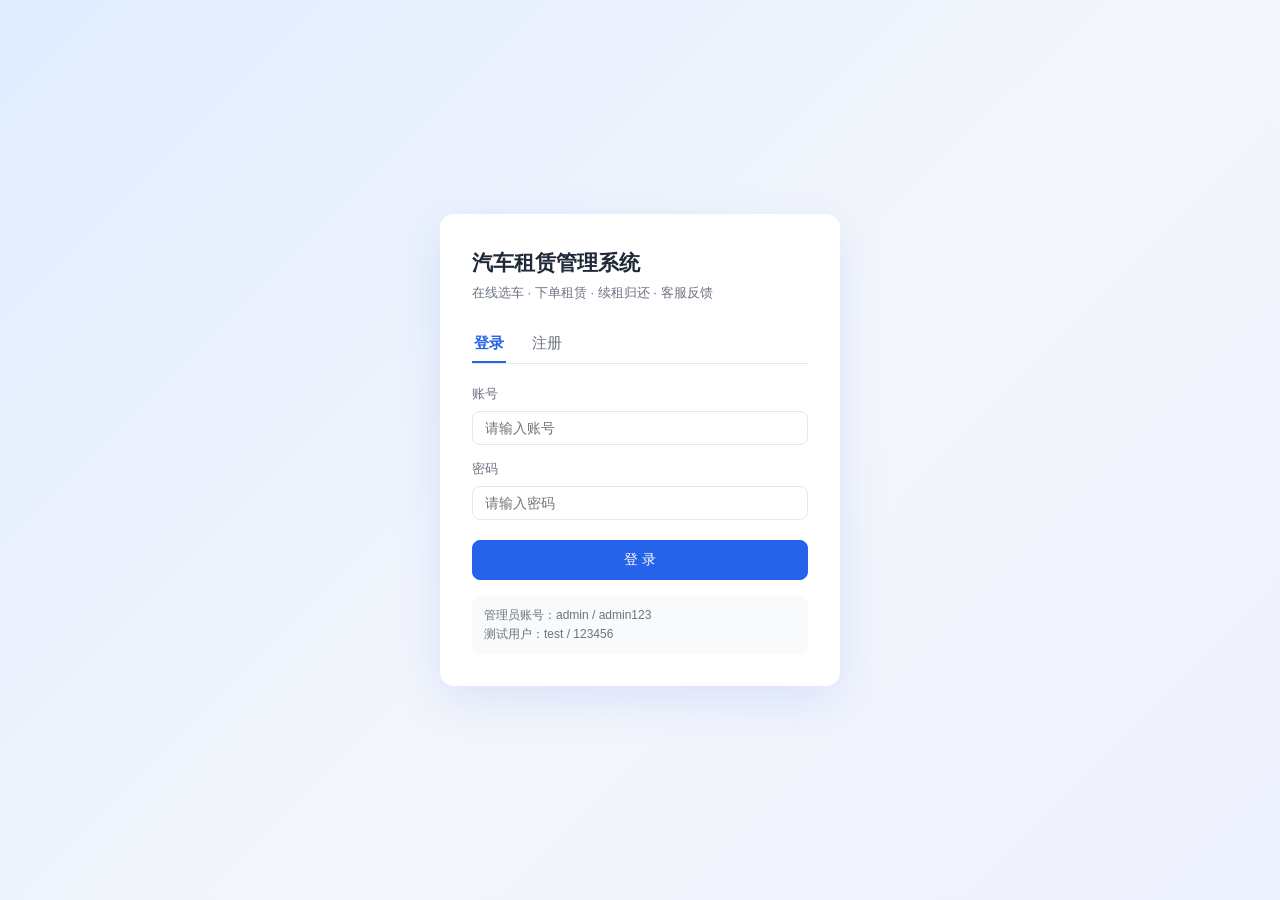
==== src/main/resources/static/admin.html @ e57ffd5f "car rental system: spring boot + web + free cloud deploy" ====
<!DOCTYPE html>
<html lang="zh-CN">
<head>
  <meta charset="UTF-8">
  <meta name="viewport" content="width=device-width, initial-scale=1.0">
  <title>管理后台 - 汽车租赁管理系统</title>
  <link rel="stylesheet" href="css/style.css">
</head>
<body>
  <div class="nav" id="nav"></div>

  <div class="container">
    <h2 class="page-title">管理后台</h2>

    <div class="tabs">
      <button class="active" data-tab="vehicle" onclick="switchTab('vehicle')">车辆管理</button>
      <button data-tab="order" onclick="switchTab('order')">订单管理</button>
      <button data-tab="renewal" onclick="switchTab('renewal')">续租审核</button>
      <button data-tab="return" onclick="switchTab('return')">归还审核 / 补费</button>
      <button data-tab="complaint" onclick="switchTab('complaint')">投诉管理</button>
      <button data-tab="service" onclick="switchTab('service')">客服回复</button>
      <button data-tab="announcement" onclick="switchTab('announcement')">公告管理</button>
    </div>

    <!-- 车辆管理 -->
    <div id="tab-vehicle">
      <div class="card">
        <div class="row" style="justify-content:space-between">
          <h3 style="margin:0">车辆列表</h3>
          <div class="row">
            <input id="type-name" placeholder="新增车型，如 越野车" style="width:180px">
            <button class="btn gray" onclick="addType()">添加车型</button>
            <button class="btn" onclick="openVehicleForm()">添加车辆</button>
          </div>
        </div>
      </div>
      <div class="card"><div id="vehicle-table"></div></div>
    </div>

    <!-- 订单管理 -->
    <div id="tab-order" style="display:none">
      <div class="card">
        <div class="row">
          <select id="order-status" onchange="loadAdminOrders()" style="width:160px">
            <option value="">全部状态</option>
            <option value="待支付">待支付</option>
            <option value="已取车">已取车</option>
            <option value="归还审核中">归还审核中</option>
            <option value="已完成">已完成</option>
          </select>
          <button class="btn gray" onclick="loadAdminOrders()">刷新</button>
        </div>
      </div>
      <div class="card"><div id="order-table"></div></div>
    </div>

    <!-- 续租审核 -->
    <div id="tab-renewal" style="display:none">
      <div class="card"><div id="renewal-table"></div></div>
    </div>

    <!-- 归还审核 -->
    <div id="tab-return" style="display:none">
      <div class="card"><h3>归还审核</h3><div id="return-table"></div></div>
      <div class="card"><h3>补费记录</h3><div id="penalty-table"></div></div>
    </div>

    <!-- 投诉管理 -->
    <div id="tab-complaint" style="display:none">
      <div class="card"><div id="complaint-table"></div></div>
    </div>

    <!-- 客服回复 -->
    <div id="tab-service" style="display:none">
      <div class="card"><div id="service-table"></div></div>
    </div>

    <!-- 公告管理 -->
    <div id="tab-announcement" style="display:none">
      <div class="card">
        <h3>发布公告</h3>
        <div class="form-grid">
          <label class="field full">标题
            <input id="a-title" placeholder="公告标题">
          </label>
          <label class="field full">内容
            <textarea id="a-content" placeholder="公告内容"></textarea>
          </label>
        </div>
        <div class="row" style="margin-top:14px">
          <button class="btn" onclick="addAnnouncement()">发布</button>
        </div>
      </div>
      <div class="card"><div id="announcement-table"></div></div>
    </div>
  </div>

  <!-- 车辆表单弹窗 -->
  <div class="mask" id="modal-vehicle" onclick="if(event.target===this)closeModal('modal-vehicle')">
    <div class="modal wide">
      <h3 id="vehicle-form-title">添加车辆</h3>
      <div class="form-grid">
        <label class="field">车辆编号
          <input id="v-no" placeholder="如 V007">
        </label>
        <label class="field">车辆名称
          <input id="v-name" placeholder="如 宝马5系">
        </label>
        <label class="field">车型
          <select id="v-type"></select>
        </label>
        <label class="field">车牌号
          <input id="v-plate" placeholder="如 京A88888">
        </label>
        <label class="field">座位数
          <input id="v-seats" type="number" min="1" value="5">
        </label>
        <label class="field">库存
          <input id="v-stock" type="number" min="0" value="1">
        </label>
        <label class="field">日租价（元）
          <input id="v-price" type="number" min="1" value="300">
        </label>
        <label class="field">出租状态
          <select id="v-status">
            <option value="可租">可租</option>
            <option value="维修">维修</option>
          </select>
        </label>
        <label class="field">品牌
          <input id="v-brand" placeholder="如 宝马">
        </label>
        <label class="field">联系电话
          <input id="v-phone" placeholder="联系电话">
        </label>
        <label class="field full">租车地址
          <input id="v-address" placeholder="租车地址">
        </label>
        <label class="field full">车辆介绍
          <textarea id="v-desc" placeholder="车辆介绍"></textarea>
        </label>
        <label class="field">车辆图片（可选，jpg/png）
          <input id="v-image" type="file" accept=".jpg,.jpeg,.png">
        </label>
      </div>
      <div class="actions">
        <button class="btn gray" onclick="closeModal('modal-vehicle')">取消</button>
        <button class="btn" onclick="saveVehicle()">保存</button>
      </div>
    </div>
  </div>

  <!-- 补费弹窗 -->
  <div class="mask" id="modal-penalty" onclick="if(event.target===this)closeModal('modal-penalty')">
    <div class="modal">
      <h3>生成补费记录</h3>
      <div class="form-grid">
        <label class="field full">补费标题
          <input id="p-title" placeholder="如 车辆破损赔付">
        </label>
        <label class="field">补费类型
          <select id="p-type">
            <option value="车辆破损">车辆破损</option>
            <option value="油量超出">油量超出</option>
            <option value="违章罚款">违章罚款</option>
            <option value="超时归还">超时归还</option>
          </select>
        </label>
        <label class="field">金额（元）
          <input id="p-fee" type="number" min="1" value="100">
        </label>
      </div>
      <div class="actions">
        <button class="btn gray" onclick="closeModal('modal-penalty')">取消</button>
        <button class="btn" onclick="savePenalty()">保存</button>
      </div>
    </div>
  </div>

  <script src="js/api.js"></script>
  <script>
    if (!Auth.requireLogin()) throw new Error('未登录');
    if (!Auth.user || Auth.user.role !== 'ADMIN') location.href = 'index.html';
    renderNav('admin.html');

    let types = [];
    let editingVehicleId = null;
    let currentImage = null;
    let penaltyReturnId = null;

    init();

    async function init() {
      await loadTypes();
      switchTab('vehicle');
    }

    function switchTab(tab) {
      document.querySelectorAll('.tabs button').forEach(b =>
        b.className = b.dataset.tab === tab ? 'active' : '');
      ['vehicle', 'order', 'renewal', 'return', 'complaint', 'service', 'announcement']
        .forEach(t => document.getElementById('tab-' + t).style.display = t === tab ? '' : 'none');
      if (tab === 'vehicle') loadVehicles();
      if (tab === 'order') loadAdminOrders();
      if (tab === 'renewal') loadRenewals();
      if (tab === 'return') { loadReturns(); loadPenalties(); }
      if (tab === 'complaint') loadComplaints();
      if (tab === 'service') loadService();
      if (tab === 'announcement') loadAnnouncements();
    }

    async function loadTypes() {
      try {
        types = await api.get('/api/vehicle-types');
        document.getElementById('v-type').innerHTML = types
          .map(t => `<option value="${t.id}">${escapeHtml(t.typeName)}</option>`).join('');
      } catch (e) { fail(e); }
    }

    async function addType() {
      const input = document.getElementById('type-name');
      const name = input.value.trim();
      if (!name) return toast('请输入车型名称', true);
      try {
        await api.post('/api/admin/vehicle-types', { typeName: name });
        input.value = '';
        toast('车型添加成功');
        await loadTypes();
        loadVehicles();
      } catch (e) { fail(e); }
    }

    /* ==================== 车辆管理 ==================== */
    async function loadVehicles() {
      try {
        const list = await api.get('/api/vehicles');
        const box = document.getElementById('vehicle-table');
        if (!list.length) { box.innerHTML = '<div class="empty">暂无车辆</div>'; return; }
        box.innerHTML = `<table>
          <thead><tr><th>编号</th><th>名称</th><th>车型</th><th>车牌</th><th>座位</th><th>库存</th><th>日租价</th><th>状态</th><th>操作</th></tr></thead>
          <tbody>${list.map(v => `<tr>
            <td>${escapeHtml(v.vehicleNo)}</td>
            <td>${escapeHtml(v.vehicleName)}</td>
            <td>${escapeHtml(v.typeName || '-')}</td>
            <td>${escapeHtml(v.plateNo || '-')}</td>
            <td>${v.seats || '-'}</td>
            <td>${v.stock}</td>
            <td>${money(v.dailyPrice)}</td>
            <td>${statusTag(v.status)}</td>
            <td>
              <button class="btn-link" onclick='editVehicle(${JSON.stringify(v)})'>编辑</button>
              &nbsp;<button class="btn-link danger" onclick="deleteVehicle(${v.id})">删除</button>
            </td>
          </tr>`).join('')}</tbody></table>`;
      } catch (e) { fail(e); }
    }

    function openVehicleForm() {
      editingVehicleId = null;
      currentImage = null;
      document.getElementById('vehicle-form-title').textContent = '添加车辆';
      ['v-no', 'v-name', 'v-plate', 'v-brand', 'v-phone', 'v-address', 'v-desc'].forEach(id =>
        document.getElementById(id).value = '');
      document.getElementById('v-seats').value = 5;
      document.getElementById('v-stock').value = 1;
      document.getElementById('v-price').value = 300;
      document.getElementById('v-status').value = '可租';
      document.getElementById('v-image').value = '';
      openModal('modal-vehicle');
    }

    function editVehicle(v) {
      editingVehicleId = v.id;
      currentImage = v.image || null;
      document.getElementById('vehicle-form-title').textContent = '编辑车辆';
      document.getElementById('v-no').value = v.vehicleNo || '';
      document.getElementById('v-name').value = v.vehicleName || '';
      document.getElementById('v-type').value = v.typeId || '';
      document.getElementById('v-plate').value = v.plateNo || '';
      document.getElementById('v-seats').value = v.seats || 5;
      document.getElementById('v-stock').value = v.stock || 0;
      document.getElementById('v-price').value = v.dailyPrice || 0;
      document.getElementById('v-status').value = v.status || '可租';
      document.getElementById('v-brand').value = v.brand || '';
      document.getElementById('v-phone').value = v.phone || '';
      document.getElementById('v-address').value = v.address || '';
      document.getElementById('v-desc').value = v.description || '';
      document.getElementById('v-image').value = '';
      openModal('modal-vehicle');
    }

    async function saveVehicle() {
      const typeId = document.getElementById('v-type').value;
      const body = {
        vehicleNo: document.getElementById('v-no').value.trim(),
        vehicleName: document.getElementById('v-name').value.trim(),
        typeId: typeId ? Number(typeId) : null,
        plateNo: document.getElementById('v-plate').value.trim() || null,
        seats: Number(document.getElementById('v-seats').value || 0),
        stock: Number(document.getElementById('v-stock').value || 0),
        dailyPrice: Number(document.getElementById('v-price').value || 0),
        status: document.getElementById('v-status').value,
        brand: document.getElementById('v-brand').value.trim(),
        phone: document.getElementById('v-phone').value.trim(),
        address: document.getElementById('v-address').value.trim(),
        description: document.getElementById('v-desc').value.trim(),
        image: currentImage
      };
      if (!body.vehicleNo || !body.vehicleName) return toast('必填项不能为空', true);
      try {
        const file = document.getElementById('v-image').files[0];
        if (file) {
          const res = await api.upload(file);
          body.image = res.url;
        }
        if (editingVehicleId) {
          await api.put('/api/admin/vehicles/' + editingVehicleId, body);
          toast('车辆信息已更新');
        } else {
          await api.post('/api/admin/vehicles', body);
          toast('车辆添加成功');
        }
        closeModal('modal-vehicle');
        loadVehicles();
      } catch (e) { fail(e); }
    }

    async function deleteVehicle(id) {
      if (!confirm('确认删除该车辆？')) return;
      try {
        await api.del('/api/admin/vehicles/' + id);
        toast('车辆已删除');
        loadVehicles();
      } catch (e) { fail(e); }
    }

    /* ==================== 订单 ==================== */
    async function loadAdminOrders() {
      const status = document.getElementById('order-status').value;
      try {
        const list = await api.get('/api/admin/orders' + (status ? '?status=' + encodeURIComponent(status) : ''));
        const box = document.getElementById('order-table');
        if (!list.length) { box.innerHTML = '<div class="empty">暂无订单</div>'; return; }
        box.innerHTML = `<table>
          <thead><tr><th>订单编号</th><th>车辆</th><th>租期</th><th>金额</th><th>取车时间</th><th>支付</th><th>状态</th><th>下单时间</th></tr></thead>
          <tbody>${list.map(o => `<tr>
            <td>${escapeHtml(o.orderNo)}</td>
            <td>${escapeHtml(o.vehicleName)}</td>
            <td>${o.rentDays} 天</td>
            <td>${money(o.amount)}</td>
            <td>${fmt(o.startTime)}</td>
            <td>${escapeHtml(o.isPaid)}</td>
            <td>${statusTag(o.status)}</td>
            <td>${fmt(o.createTime)}</td>
          </tr>`).join('')}</tbody></table>`;
      } catch (e) { fail(e); }
    }

    /* ==================== 续租审核 ==================== */
    async function loadRenewals() {
      try {
        const list = await api.get('/api/admin/renewals');
        const box = document.getElementById('renewal-table');
        if (!list.length) { box.innerHTML = '<div class="empty">暂无续租申请</div>'; return; }
        box.innerHTML = `<table>
          <thead><tr><th>订单编号</th><th>车辆</th><th>续租天数</th><th>续租金额</th><th>申请时间</th><th>状态</th><th>操作</th></tr></thead>
          <tbody>${list.map(r => `<tr>
            <td>${escapeHtml(r.orderNo)}</td>
            <td>${escapeHtml(r.vehicleName)}</td>
            <td>${r.renewalDays} 天</td>
            <td>${money(r.amount)}</td>
            <td>${fmt(r.applyTime)}</td>
            <td>${statusTag(r.auditStatus)}</td>
            <td>${r.auditStatus === '待审核' ? `
              <button class="btn sm" onclick="auditRenewal(${r.id}, true)">通过</button>
              <button class="btn sm danger" onclick="auditRenewal(${r.id}, false)">不通过</button>`
              : `<span class="muted">${escapeHtml(r.auditReply || '-')}</span>`}</td>
          </tr>`).join('')}</tbody></table>`;
      } catch (e) { fail(e); }
    }

    async function auditRenewal(id, pass) {
      const reply = prompt(pass ? '请输入审核意见（可留空）' : '请输入不通过原因');
      if (reply === null) return;
      try {
        await api.post(`/api/admin/renewals/${id}/audit`, { pass, reply });
        toast('审核完成');
        loadRenewals();
      } catch (e) { fail(e); }
    }

    /* ==================== 归还审核 ==================== */
    async function loadReturns() {
      try {
        const list = await api.get('/api/admin/returns');
        const box = document.getElementById('return-table');
        if (!list.length) { box.innerHTML = '<div class="empty">暂无归还记录</div>'; return; }
        box.innerHTML = `<table>
          <thead><tr><th>订单编号</th><th>用户</th><th>车辆</th><th>归还时间</th><th>车况</th><th>状态</th><th>操作</th></tr></thead>
          <tbody>${list.map(r => `<tr>
            <td>${escapeHtml(r.orderNo)}</td>
            <td>${escapeHtml(r.userName)}</td>
            <td>${escapeHtml(r.vehicleName)}</td>
            <td>${fmt(r.returnTime)}</td>
            <td class="muted" style="font-size:12px">
              破损:${escapeHtml(r.isDamaged)} 油量:${escapeHtml(r.isFuelExceed)} 违章:${escapeHtml(r.isViolation)}
            </td>
            <td>${statusTag(r.auditStatus)}</td>
            <td>${r.auditStatus === '待审核' ? `
              <button class="btn sm" onclick="auditReturn(${r.id}, true)">通过</button>
              <button class="btn sm danger" onclick="auditReturn(${r.id}, false)">不通过</button>`
              : r.auditStatus === '通过' ? `
              <button class="btn sm gray" onclick="openPenalty(${r.id})">生成补费</button>
              <span class="muted" style="font-size:12px">${escapeHtml(r.auditReply || '')}</span>`
              : `<span class="muted">${escapeHtml(r.auditReply || '-')}</span>`}</td>
          </tr>`).join('')}</tbody></table>`;
      } catch (e) { fail(e); }
    }

    async function auditReturn(id, pass) {
      const reply = prompt(pass ? '请输入审核意见（可留空）' : '请输入不通过原因');
      if (reply === null) return;
      try {
        await api.post(`/api/admin/returns/${id}/audit`, { pass, reply });
        toast('审核完成');
        loadReturns();
      } catch (e) { fail(e); }
    }

    function openPenalty(returnId) {
      penaltyReturnId = returnId;
      document.getElementById('p-title').value = '';
      document.getElementById('p-fee').value = 100;
      openModal('modal-penalty');
    }

    async function savePenalty() {
      const body = {
        returnId: penaltyReturnId,
        title: document.getElementById('p-title').value.trim(),
        type: document.getElementById('p-type').value,
        fee: Number(document.getElementById('p-fee').value || 0)
      };
      if (!body.title) return toast('请填写补费标题', true);
      try {
        await api.post('/api/admin/penalties', body);
        closeModal('modal-penalty');
        toast('补费记录已生成');
        loadPenalties();
      } catch (e) { fail(e); }
    }

    async function loadPenalties() {
      try {
        const list = await api.get('/api/admin/penalties');
        const box = document.getElementById('penalty-table');
        if (!list.length) { box.innerHTML = '<div class="empty">暂无补费记录</div>'; return; }
        box.innerHTML = `<table>
          <thead><tr><th>订单编号</th><th>车辆</th><th>标题</th><th>类型</th><th>金额</th><th>状态</th><th>生成时间</th></tr></thead>
          <tbody>${list.map(p => `<tr>
            <td>${escapeHtml(p.orderNo)}</td>
            <td>${escapeHtml(p.vehicleName)}</td>
            <td>${escapeHtml(p.title)}</td>
            <td>${escapeHtml(p.type || '-')}</td>
            <td>${money(p.fee)}</td>
            <td>${statusTag(p.isPaid)}</td>
            <td>${fmt(p.createTime)}</td>
          </tr>`).join('')}</tbody></table>`;
      } catch (e) { fail(e); }
    }

    /* ==================== 投诉管理 ==================== */
    async function loadComplaints() {
      try {
        const list = await api.get('/api/admin/complaints');
        const box = document.getElementById('complaint-table');
        if (!list.length) { box.innerHTML = '<div class="empty">暂无投诉</div>'; return; }
        box.innerHTML = `<table>
          <thead><tr><th>用户</th><th>标题</th><th>内容</th><th>提交时间</th><th>状态</th><th>回复</th></tr></thead>
          <tbody>${list.map(c => `<tr>
            <td>${escapeHtml(c.userName)}</td>
            <td>${escapeHtml(c.title)}</td>
            <td style="max-width:280px">${escapeHtml(c.content)}</td>
            <td>${fmt(c.createTime)}</td>
            <td>${statusTag(c.status)}</td>
            <td>${c.status === '待处理'
                ? `<button class="btn sm" onclick="replyComplaint(${c.id})">回复</button>`
                : `<span class="muted" style="font-size:12px">${escapeHtml(c.reply || '-')}</span>`}</td>
          </tr>`).join('')}</tbody></table>`;
      } catch (e) { fail(e); }
    }

    async function replyComplaint(id) {
      const reply = prompt('请输入回复内容');
      if (reply === null || !reply.trim()) return;
      try {
        await api.post(`/api/admin/complaints/${id}/reply`, { reply });
        toast('回复成功');
        loadComplaints();
      } catch (e) { fail(e); }
    }

    /* ==================== 客服回复 ==================== */
    async function loadService() {
      try {
        const list = await api.get('/api/admin/service');
        const box = document.getElementById('service-table');
        if (!list.length) { box.innerHTML = '<div class="empty">暂无咨询</div>'; return; }
        box.innerHTML = `<table>
          <thead><tr><th>用户</th><th>咨询内容</th><th>提交时间</th><th>状态</th><th>回复</th></tr></thead>
          <tbody>${list.map(s => `<tr>
            <td>${escapeHtml(s.userName || '-')}</td>
            <td style="max-width:300px">${escapeHtml(s.ask)}</td>
            <td>${fmt(s.createTime)}</td>
            <td>${s.isReply === 1 ? '<span class="tag green">已回复</span>' : '<span class="tag orange">待回复</span>'}</td>
            <td>${s.isReply === 1
                ? `<span class="muted" style="font-size:12px">${escapeHtml(s.reply || '')}</span>`
                : `<button class="btn sm" onclick="replyService(${s.id})">回复</button>`}</td>
          </tr>`).join('')}</tbody></table>`;
      } catch (e) { fail(e); }
    }

    async function replyService(id) {
      const reply = prompt('请输入回复内容');
      if (reply === null || !reply.trim()) return;
      try {
        await api.post(`/api/admin/service/${id}/reply`, { reply });
        toast('回复成功');
        loadService();
      } catch (e) { fail(e); }
    }

    /* ==================== 公告管理 ==================== */
    async function loadAnnouncements() {
      try {
        const list = await api.get('/api/announcements');
        const box = document.getElementById('announcement-table');
        if (!list.length) { box.innerHTML = '<div class="empty">暂无公告</div>'; return; }
        box.innerHTML = `<table>
          <thead><tr><th>标题</th><th>内容</th><th>发布时间</th><th>操作</th></tr></thead>
          <tbody>${list.map(a => `<tr>
            <td>${escapeHtml(a.title)}</td>
            <td style="max-width:420px">${escapeHtml(a.content || '')}</td>
            <td>${fmt(a.createTime)}</td>
            <td><button class="btn-link danger" onclick="deleteAnnouncement(${a.id})">删除</button></td>
          </tr>`).join('')}</tbody></table>`;
      } catch (e) { fail(e); }
    }

    async function addAnnouncement() {
      const title = document.getElementById('a-title').value.trim();
      const content = document.getElementById('a-content').value.trim();
      if (!title) return toast('公告标题不能为空', true);
      try {
        await api.post('/api/admin/announcements', { title, content });
        document.getElementById('a-title').value = '';
        document.getElementById('a-content').value = '';
        toast('公告已发布');
        loadAnnouncements();
      } catch (e) { fail(e); }
    }

    async function deleteAnnouncement(id) {
      if (!confirm('确认删除该公告？')) return;
      try {
        await api.del('/api/admin/announcements/' + id);
        toast('公告已删除');
        loadAnnouncements();
      } catch (e) { fail(e); }
    }
  </script>
</body>
</html>
---- src/main/resources/static/css/style.css ----
:root {
  --primary: #2563eb;
  --primary-dark: #1d4ed8;
  --bg: #f4f6fb;
  --card: #ffffff;
  --text: #1f2937;
  --muted: #6b7280;
  --border: #e5e7eb;
  --danger: #dc2626;
  --success: #16a34a;
  --warning: #d97706;
}

* { box-sizing: border-box; }

body {
  margin: 0;
  font-family: "Microsoft YaHei", "PingFang SC", "Helvetica Neue", Arial, sans-serif;
  background: var(--bg);
  color: var(--text);
  font-size: 14px;
  line-height: 1.6;
}

a { color: var(--primary); text-decoration: none; }
a:hover { opacity: .85; }

.container { max-width: 1180px; margin: 0 auto; padding: 20px 16px 48px; }

/* ============ 导航 ============ */
.nav { background: #fff; border-bottom: 1px solid var(--border); position: sticky; top: 0; z-index: 50; }
.nav-inner { max-width: 1180px; margin: 0 auto; height: 58px; padding: 0 16px; display: flex; align-items: center; gap: 24px; }
.nav .logo { font-size: 17px; font-weight: 700; color: var(--text); }
.nav .links { display: flex; gap: 4px; flex: 1; }
.nav .links a { color: var(--muted); padding: 6px 12px; border-radius: 6px; }
.nav .links a:hover { background: #f1f5f9; opacity: 1; }
.nav .links a.active { color: var(--primary); background: #eff6ff; font-weight: 600; }
.nav .user { display: flex; align-items: center; gap: 12px; color: var(--muted); }
.nav .user span { color: var(--text); font-weight: 600; }

/* ============ 通用 ============ */
.page-title { font-size: 20px; font-weight: 700; margin: 4px 0 16px; }
.card { background: var(--card); border: 1px solid var(--border); border-radius: 10px; padding: 18px 20px; margin-bottom: 16px; }
.card h3 { margin: 0 0 14px; font-size: 15px; }
.row { display: flex; gap: 12px; flex-wrap: wrap; align-items: center; }
.muted { color: var(--muted); }
.empty { padding: 28px; text-align: center; color: var(--muted); }

input, select, textarea {
  font-family: inherit; font-size: 14px; color: var(--text);
  border: 1px solid var(--border); border-radius: 8px; padding: 8px 12px;
  background: #fff; outline: none; transition: border-color .15s;
}
input:focus, select:focus, textarea:focus { border-color: var(--primary); }
textarea { width: 100%; min-height: 96px; resize: vertical; }
label.field { display: flex; flex-direction: column; gap: 6px; font-size: 13px; color: var(--muted); }
label.field input, label.field select { width: 100%; }

.btn {
  display: inline-flex; align-items: center; justify-content: center;
  border: 1px solid var(--primary); background: var(--primary); color: #fff;
  padding: 8px 16px; border-radius: 8px; cursor: pointer; font-size: 14px;
  font-family: inherit; transition: background .15s;
}
.btn:hover { background: var(--primary-dark); }
.btn.ghost { background: #fff; color: var(--primary); }
.btn.ghost:hover { background: #eff6ff; }
.btn.gray { background: #fff; color: var(--text); border-color: var(--border); }
.btn.gray:hover { background: #f9fafb; }
.btn.danger { background: #fff; color: var(--danger); border-color: #fecaca; }
.btn.danger:hover { background: #fef2f2; }
.btn.sm { padding: 5px 10px; font-size: 13px; }
.btn:disabled { opacity: .5; cursor: not-allowed; }
.btn-link { background: none; border: none; color: var(--primary); cursor: pointer; padding: 0; font-size: 13px; font-family: inherit; }
.btn-link.danger { color: var(--danger); }

table { width: 100%; border-collapse: collapse; }
th, td { padding: 10px 12px; border-bottom: 1px solid var(--border); text-align: left; font-size: 13.5px; }
th { color: var(--muted); font-weight: 600; background: #fafbfd; white-space: nowrap; }
tbody tr:hover { background: #fafbff; }

.tag { display: inline-block; padding: 2px 9px; border-radius: 20px; font-size: 12px; background: #f1f5f9; color: var(--muted); white-space: nowrap; }
.tag.blue { background: #eff6ff; color: #1d4ed8; }
.tag.green { background: #ecfdf5; color: #047857; }
.tag.orange { background: #fff7ed; color: #c2410c; }
.tag.red { background: #fef2f2; color: #b91c1c; }

/* ============ 登录页 ============ */
.auth-page { min-height: 100vh; display: flex; align-items: center; justify-content: center; background: linear-gradient(135deg, #e0ecff 0%, #f4f6fb 55%, #eef2ff 100%); }
.auth-box { width: 400px; background: #fff; border-radius: 14px; padding: 32px; box-shadow: 0 16px 48px rgba(37, 99, 235, .12); }
.auth-box h1 { font-size: 21px; margin: 0 0 4px; }
.auth-box .sub { color: var(--muted); margin: 0 0 22px; font-size: 13px; }
.auth-box label.field { margin-bottom: 14px; }
.auth-box .btn { width: 100%; padding: 10px; margin-top: 6px; }
.auth-tabs { display: flex; gap: 24px; border-bottom: 1px solid var(--border); margin-bottom: 20px; }
.auth-tabs button { background: none; border: none; padding: 8px 2px; font-size: 15px; color: var(--muted); cursor: pointer; border-bottom: 2px solid transparent; font-family: inherit; }
.auth-tabs button.active { color: var(--primary); border-bottom-color: var(--primary); font-weight: 600; }
.auth-tip { margin-top: 16px; font-size: 12px; color: var(--muted); background: #f8fafc; border-radius: 8px; padding: 10px 12px; }

/* ============ 车辆卡片 ============ */
.vehicle-grid { display: grid; grid-template-columns: repeat(auto-fill, minmax(268px, 1fr)); gap: 16px; }
.vehicle-card { background: #fff; border: 1px solid var(--border); border-radius: 12px; overflow: hidden; transition: box-shadow .2s, transform .2s; cursor: pointer; }
.vehicle-card:hover { box-shadow: 0 10px 28px rgba(15, 23, 42, .09); transform: translateY(-2px); }
.vehicle-thumb { height: 150px; background: linear-gradient(135deg, #dbeafe, #eef2ff); display: flex; align-items: center; justify-content: center; color: #64748b; font-size: 15px; font-weight: 600; overflow: hidden; }
.vehicle-thumb img { width: 100%; height: 100%; object-fit: cover; }
.vehicle-body { padding: 14px 16px 16px; }
.vehicle-body h4 { margin: 0 0 4px; font-size: 15.5px; }
.vehicle-meta { color: var(--muted); font-size: 12.5px; margin-bottom: 10px; }
.vehicle-price { color: var(--danger); font-weight: 700; font-size: 17px; }
.vehicle-price small { font-weight: 400; font-size: 12px; color: var(--muted); }

/* ============ 公告 ============ */
.notice { background: #fff; border: 1px solid #dbeafe; border-left: 3px solid var(--primary); border-radius: 8px; padding: 12px 16px; margin-bottom: 16px; }
.notice h4 { margin: 0 0 6px; font-size: 13.5px; color: var(--primary); }
.notice p { margin: 0 0 6px; color: #374151; font-size: 13px; }
.notice .time { font-size: 12px; color: var(--muted); }

/* ============ 弹窗 ============ */
.mask { position: fixed; inset: 0; background: rgba(15, 23, 42, .45); display: none; align-items: center; justify-content: center; z-index: 100; padding: 20px; }
.mask.show { display: flex; }
.modal { background: #fff; border-radius: 12px; width: 520px; max-width: 100%; max-height: 90vh; overflow: auto; padding: 22px 24px; }
.modal.wide { width: 720px; }
.modal h3 { margin: 0 0 16px; font-size: 16px; }
.modal .actions { display: flex; justify-content: flex-end; gap: 10px; margin-top: 20px; }
.form-grid { display: grid; grid-template-columns: 1fr 1fr; gap: 14px; }
.form-grid .full { grid-column: 1 / -1; }

/* ============ Toast ============ */
#toast { position: fixed; top: 74px; left: 50%; transform: translateX(-50%); background: #111827; color: #fff; padding: 10px 20px; border-radius: 8px; font-size: 13.5px; z-index: 999; opacity: 0; pointer-events: none; transition: opacity .2s, top .2s; }
#toast.show { opacity: 1; top: 84px; }
#toast.err { background: #b91c1c; }

/* ============ 后台 tabs ============ */
.tabs { display: flex; gap: 6px; flex-wrap: wrap; margin-bottom: 18px; }
.tabs button { border: 1px solid var(--border); background: #fff; color: var(--muted); padding: 7px 14px; border-radius: 8px; cursor: pointer; font-size: 13.5px; font-family: inherit; }
.tabs button.active { background: var(--primary); border-color: var(--primary); color: #fff; }

.detail-row { display: flex; justify-content: space-between; padding: 8px 0; border-bottom: 1px dashed var(--border); font-size: 13.5px; }
.detail-row:last-child { border-bottom: none; }
.detail-row span:first-child { color: var(--muted); }

@media (max-width: 720px) {
  .nav-inner { gap: 10px; }
  .nav .links { overflow-x: auto; }
  .form-grid { grid-template-columns: 1fr; }
  .container { padding: 14px 10px 32px; }
}
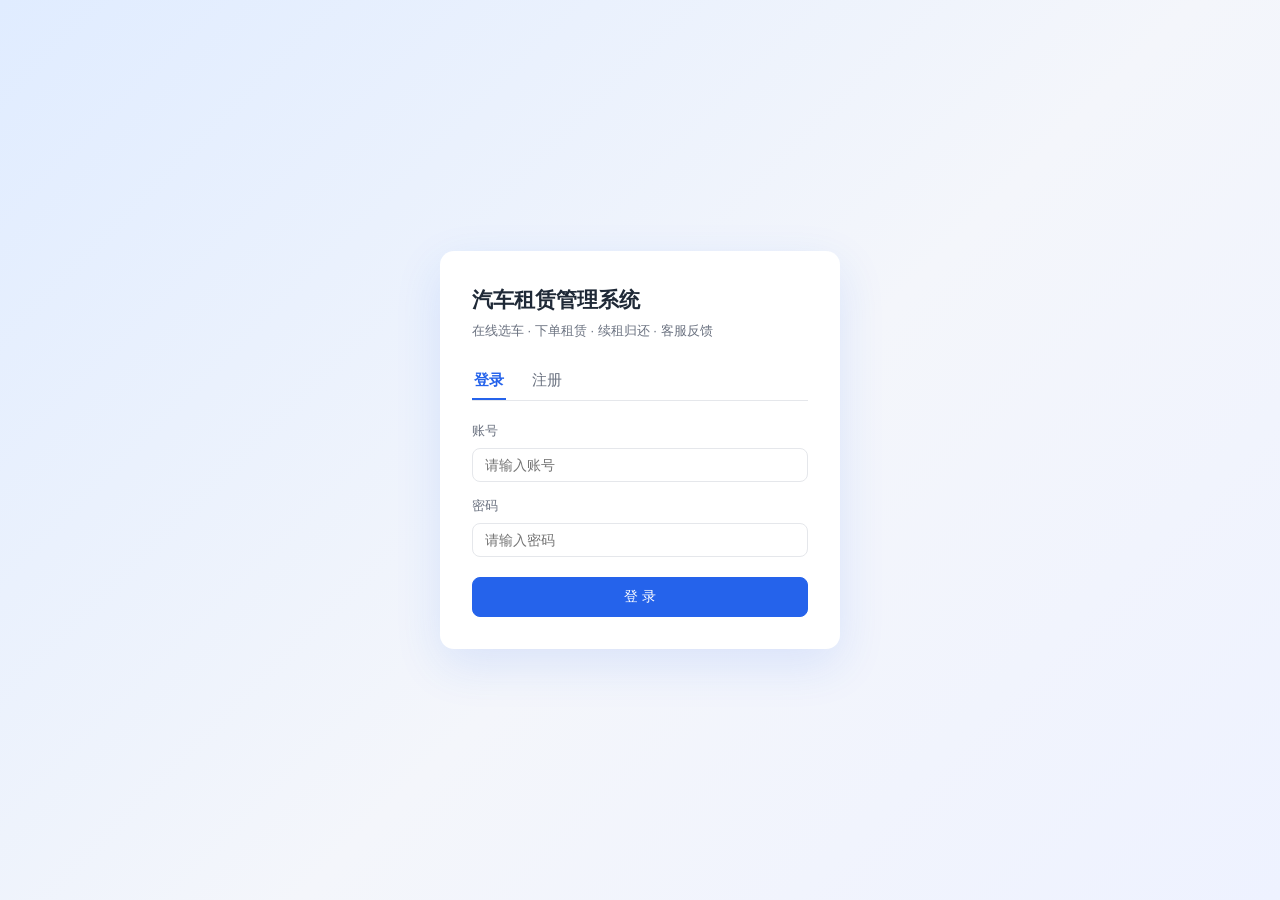
==== commit 9392e5c2: "fix: 移除登录页默认账号提示，改进API错误处理，页面加载静默处理" ====
--- a/src/main/resources/static/admin.html
+++ b/src/main/resources/static/admin.html
@@ -214,7 +214,7 @@
         types = await api.get('/api/vehicle-types');
         document.getElementById('v-type').innerHTML = types
           .map(t => `<option value="${t.id}">${escapeHtml(t.typeName)}</option>`).join('');
-      } catch (e) { fail(e); }
+      } catch (e) { /* silent */ }
     }
 
     async function addType() {
@@ -227,7 +227,7 @@
         toast('车型添加成功');
         await loadTypes();
         loadVehicles();
-      } catch (e) { fail(e); }
+      } catch (e) { /* silent */ }
     }
 
     /* ==================== 车辆管理 ==================== */
@@ -252,7 +252,7 @@
               &nbsp;<button class="btn-link danger" onclick="deleteVehicle(${v.id})">删除</button>
             </td>
           </tr>`).join('')}</tbody></table>`;
-      } catch (e) { fail(e); }
+      } catch (e) { /* silent */ }
     }
 
     function openVehicleForm() {
@@ -322,7 +322,7 @@
         }
         closeModal('modal-vehicle');
         loadVehicles();
-      } catch (e) { fail(e); }
+      } catch (e) { /* silent */ }
     }
 
     async function deleteVehicle(id) {
@@ -331,7 +331,7 @@
         await api.del('/api/admin/vehicles/' + id);
         toast('车辆已删除');
         loadVehicles();
-      } catch (e) { fail(e); }
+      } catch (e) { /* silent */ }
     }
 
     /* ==================== 订单 ==================== */
@@ -353,7 +353,7 @@
             <td>${statusTag(o.status)}</td>
             <td>${fmt(o.createTime)}</td>
           </tr>`).join('')}</tbody></table>`;
-      } catch (e) { fail(e); }
+      } catch (e) { /* silent */ }
     }
 
     /* ==================== 续租审核 ==================== */
@@ -376,7 +376,7 @@
               <button class="btn sm danger" onclick="auditRenewal(${r.id}, false)">不通过</button>`
               : `<span class="muted">${escapeHtml(r.auditReply || '-')}</span>`}</td>
           </tr>`).join('')}</tbody></table>`;
-      } catch (e) { fail(e); }
+      } catch (e) { /* silent */ }
     }
 
     async function auditRenewal(id, pass) {
@@ -386,7 +386,7 @@
         await api.post(`/api/admin/renewals/${id}/audit`, { pass, reply });
         toast('审核完成');
         loadRenewals();
-      } catch (e) { fail(e); }
+      } catch (e) { /* silent */ }
     }
 
     /* ==================== 归还审核 ==================== */
@@ -414,7 +414,7 @@
               <span class="muted" style="font-size:12px">${escapeHtml(r.auditReply || '')}</span>`
               : `<span class="muted">${escapeHtml(r.auditReply || '-')}</span>`}</td>
           </tr>`).join('')}</tbody></table>`;
-      } catch (e) { fail(e); }
+      } catch (e) { /* silent */ }
     }
 
     async function auditReturn(id, pass) {
@@ -424,7 +424,7 @@
         await api.post(`/api/admin/returns/${id}/audit`, { pass, reply });
         toast('审核完成');
         loadReturns();
-      } catch (e) { fail(e); }
+      } catch (e) { /* silent */ }
     }
 
     function openPenalty(returnId) {
@@ -447,7 +447,7 @@
         closeModal('modal-penalty');
         toast('补费记录已生成');
         loadPenalties();
-      } catch (e) { fail(e); }
+      } catch (e) { /* silent */ }
     }
 
     async function loadPenalties() {
@@ -466,7 +466,7 @@
             <td>${statusTag(p.isPaid)}</td>
             <td>${fmt(p.createTime)}</td>
           </tr>`).join('')}</tbody></table>`;
-      } catch (e) { fail(e); }
+      } catch (e) { /* silent */ }
     }
 
     /* ==================== 投诉管理 ==================== */
@@ -487,7 +487,7 @@
                 ? `<button class="btn sm" onclick="replyComplaint(${c.id})">回复</button>`
                 : `<span class="muted" style="font-size:12px">${escapeHtml(c.reply || '-')}</span>`}</td>
           </tr>`).join('')}</tbody></table>`;
-      } catch (e) { fail(e); }
+      } catch (e) { /* silent */ }
     }
 
     async function replyComplaint(id) {
@@ -497,7 +497,7 @@
         await api.post(`/api/admin/complaints/${id}/reply`, { reply });
         toast('回复成功');
         loadComplaints();
-      } catch (e) { fail(e); }
+      } catch (e) { /* silent */ }
     }
 
     /* ==================== 客服回复 ==================== */
@@ -517,7 +517,7 @@
                 ? `<span class="muted" style="font-size:12px">${escapeHtml(s.reply || '')}</span>`
                 : `<button class="btn sm" onclick="replyService(${s.id})">回复</button>`}</td>
           </tr>`).join('')}</tbody></table>`;
-      } catch (e) { fail(e); }
+      } catch (e) { /* silent */ }
     }
 
     async function replyService(id) {
@@ -527,7 +527,7 @@
         await api.post(`/api/admin/service/${id}/reply`, { reply });
         toast('回复成功');
         loadService();
-      } catch (e) { fail(e); }
+      } catch (e) { /* silent */ }
     }
 
     /* ==================== 公告管理 ==================== */
@@ -544,7 +544,7 @@
             <td>${fmt(a.createTime)}</td>
             <td><button class="btn-link danger" onclick="deleteAnnouncement(${a.id})">删除</button></td>
           </tr>`).join('')}</tbody></table>`;
-      } catch (e) { fail(e); }
+      } catch (e) { /* silent */ }
     }
 
     async function addAnnouncement() {
@@ -557,7 +557,7 @@
         document.getElementById('a-content').value = '';
         toast('公告已发布');
         loadAnnouncements();
-      } catch (e) { fail(e); }
+      } catch (e) { /* silent */ }
     }
 
     async function deleteAnnouncement(id) {
@@ -566,7 +566,7 @@
         await api.del('/api/admin/announcements/' + id);
         toast('公告已删除');
         loadAnnouncements();
-      } catch (e) { fail(e); }
+      } catch (e) { /* silent */ }
     }
   </script>
 </body>
